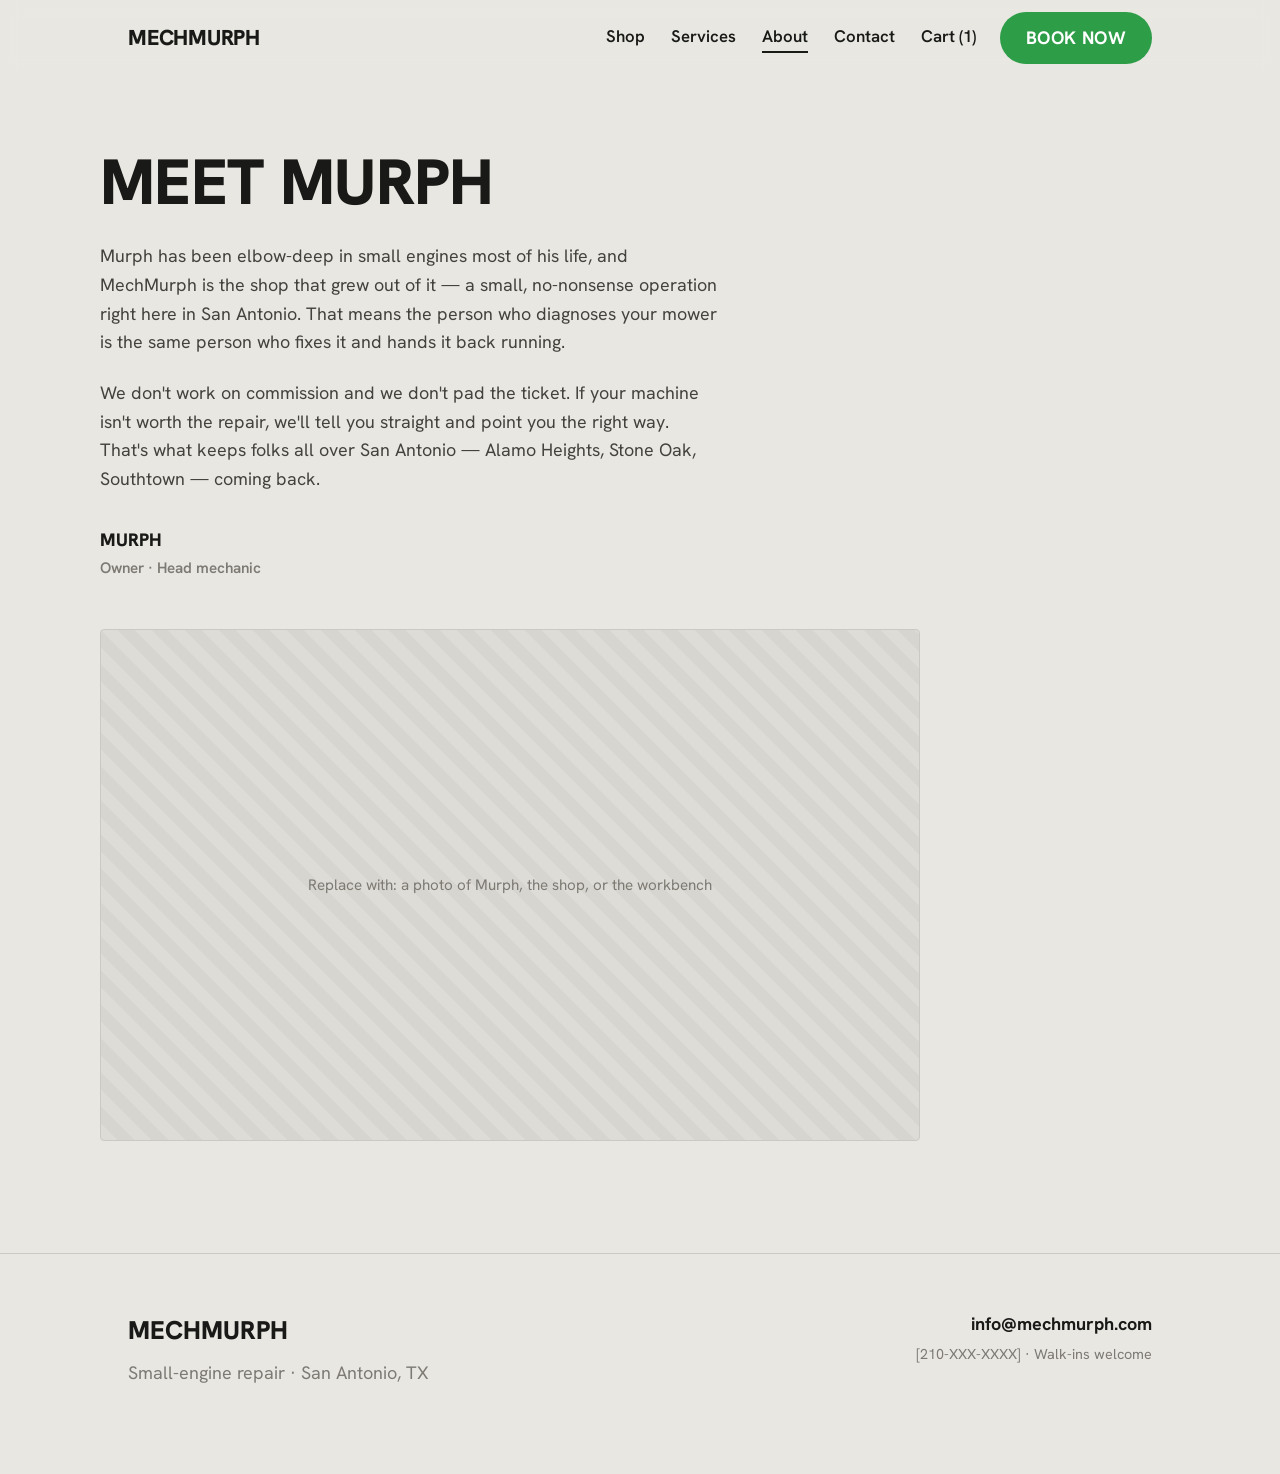
==== about.html @ 4402f80a "Add files via upload" ====
<!DOCTYPE html>
<html lang="en">
<head>
  <meta charset="UTF-8" />
  <meta name="viewport" content="width=device-width, initial-scale=1.0" />
  <title>About — MechMurph</title>
  <meta name="description" content="Meet Murph — a small, no-nonsense small-engine repair shop in San Antonio. The person who diagnoses your mower is the one who fixes it." />
  <link rel="preconnect" href="https://fonts.googleapis.com" />
  <link rel="preconnect" href="https://fonts.gstatic.com" crossorigin />
  <link href="https://fonts.googleapis.com/css2?family=Hanken+Grotesk:wght@400;500;600;700;800;900&display=swap" rel="stylesheet" />
  <link rel="stylesheet" href="css/styles.css" />
</head>
<body>

  <header class="site-header">
    <div class="header-inner">
      <a class="brand" href="index.html">MECHMURPH</a>
      <nav class="nav" id="nav">
        <a href="shop.html">Shop</a>
        <a href="services.html">Services</a>
        <a href="about.html" class="current">About</a>
        <a href="contact.html">Contact</a>
        <a class="cart-link" href="cart.html">Cart (1)</a>
      </nav>
      <a class="btn-book" href="appointments.html">Book now</a>
      <button class="menu-toggle" data-menu-toggle aria-label="Menu" aria-expanded="false">&#9776;</button>
    </div>
  </header>

  <main class="wrap section">
    <div class="prose-block">
      <h1>Meet Murph</h1>
      <p>Murph has been elbow-deep in small engines most of his life, and MechMurph is the shop that grew out of it — a small, no-nonsense operation right here in San Antonio. That means the person who diagnoses your mower is the same person who fixes it and hands it back running.</p>
      <p>We don't work on commission and we don't pad the ticket. If your machine isn't worth the repair, we'll tell you straight and point you the right way. That's what keeps folks all over San Antonio — Alamo Heights, Stone Oak, Southtown — coming back.</p>

      <div class="signature">Murph <span>Owner · Head mechanic</span></div>
    </div>

    <div class="photo" style="margin-top:48px;max-width:820px;" role="img" aria-label="Photo placeholder">
      Replace with: a photo of Murph, the shop, or the workbench
    </div>
  </main>

  <footer class="site-footer">
    <div class="wrap footer-inner">
      <div>
        <div class="footer-brand">MechMurph</div>
        <p>Small-engine repair · San Antonio, TX</p>
      </div>
      <div class="footer-contact">
        <a href="mailto:info@mechmurph.com">info@mechmurph.com</a><br />
        <span class="small">[210-XXX-XXXX] &middot; Walk-ins welcome</span>
      </div>
    </div>
  </footer>

  <script src="js/main.js"></script>
</body>
</html>
---- css/styles.css ----
/* =========================================================
   MechMurph — shared styles
   Edit colors and fonts here once; every page updates.
   ========================================================= */

:root {
  --bg:        #e9e7e2;   /* warm light grey page background */
  --ink:       #191917;   /* near-black text + headlines     */
  --ink-soft:  #43423d;   /* body paragraphs                 */
  --muted:     #7c7a73;   /* captions, footnotes             */
  --green:     #2e9d48;   /* MechMurph green (buttons/brand) */
  --green-dark:#25823b;   /* hover state                     */
  --line:      #cbc9c3;   /* hairlines + input borders       */
  --white:     #ffffff;   /* cards / panels                  */
  --hero-text: #f3f1ec;   /* big light hero words            */

  --wrap: 1080px;         /* content column width            */
  --header-h: 76px;
}

/* ---------- base ---------- */
* { box-sizing: border-box; }

html { scroll-behavior: smooth; }

body {
  margin: 0;
  background: var(--bg);
  color: var(--ink);
  font-family: "Hanken Grotesk", system-ui, -apple-system, sans-serif;
  font-size: 18px;
  line-height: 1.6;
  -webkit-font-smoothing: antialiased;
}

img { max-width: 100%; display: block; }

a { color: inherit; }

.wrap {
  width: 100%;
  max-width: var(--wrap);
  margin: 0 auto;
  padding: 0 28px;
}

/* ---------- headings ---------- */
h1, h2 {
  font-weight: 800;
  letter-spacing: -0.01em;
  line-height: 1.02;
  text-transform: uppercase;
  margin: 0 0 28px;
}

h1 { font-size: clamp(2.4rem, 5.5vw, 4rem); }
h2 { font-size: clamp(1.8rem, 3.5vw, 2.6rem); }

p { color: var(--ink-soft); margin: 0 0 22px; max-width: 62ch; }

/* =========================================================
   HEADER  (this markup is duplicated on every page)
   ========================================================= */
.site-header {
  position: sticky;
  top: 0;
  z-index: 40;
  background: color-mix(in srgb, var(--bg) 88%, transparent);
  backdrop-filter: blur(8px);
  border-bottom: 1px solid transparent;
}
.header-inner {
  max-width: var(--wrap);
  margin: 0 auto;
  padding: 0 28px;
  height: var(--header-h);
  display: flex;
  align-items: center;
  justify-content: space-between;
  gap: 24px;
}
.brand {
  font-weight: 800;
  font-size: 1.35rem;
  letter-spacing: -0.01em;
  text-decoration: none;
  color: var(--ink);
}
.brand.is-active { color: var(--green); }

.nav {
  display: flex;
  align-items: center;
  gap: 26px;
  margin-left: auto;
}
.nav a {
  text-decoration: none;
  font-weight: 600;
  font-size: 1.05rem;
  color: var(--ink);
  padding-bottom: 2px;
  border-bottom: 2px solid transparent;
}
.nav a:hover { border-bottom-color: var(--ink); }
.nav a.current { border-bottom-color: var(--ink); }

.cart-link { white-space: nowrap; }

/* green BOOK NOW pill */
.btn-book {
  display: inline-block;
  background: var(--green);
  color: #fff;
  text-decoration: none;
  font-weight: 700;
  text-transform: uppercase;
  letter-spacing: 0.02em;
  padding: 12px 26px;
  border-radius: 999px;
  white-space: nowrap;
}
.btn-book:hover { background: var(--green-dark); }

/* mobile menu toggle */
.menu-toggle {
  display: none;
  background: none;
  border: 0;
  font-size: 1.6rem;
  line-height: 1;
  cursor: pointer;
  color: var(--ink);
}

/* =========================================================
   BUTTONS
   ========================================================= */
.btn {
  display: inline-block;
  border: 0;
  cursor: pointer;
  font-family: inherit;
  font-weight: 700;
  text-transform: uppercase;
  letter-spacing: 0.02em;
  text-decoration: none;
  padding: 15px 34px;
  border-radius: 999px;
  font-size: 1rem;
}
.btn-green { background: var(--green); color: #fff; }
.btn-green:hover { background: var(--green-dark); }
.btn-dark { background: #6f6d67; color: #fff; }
.btn-dark:hover { background: #5b5952; }

/* =========================================================
   SECTIONS / LAYOUT
   ========================================================= */
.section { padding: 72px 0; }
.section-tight { padding: 48px 0; }

.lede { font-size: 1.15rem; max-width: 60ch; }

/* photo placeholder — swap the inner <img> or the whole block
   for your own photo. Styled so the layout looks right empty. */
.photo {
  width: 100%;
  aspect-ratio: 16 / 10;
  background:
    repeating-linear-gradient(45deg, #dedcd6 0 12px, #d7d5cf 12px 24px);
  border: 1px solid var(--line);
  border-radius: 4px;
  display: flex;
  align-items: center;
  justify-content: center;
  text-align: center;
  color: var(--muted);
  font-size: 0.95rem;
  padding: 24px;
}
.photo.square { aspect-ratio: 1 / 1; }
.photo img { width: 100%; height: 100%; object-fit: cover; border-radius: 4px; }

/* =========================================================
   HOME
   ========================================================= */
.home-hero {
  padding: 40px 0 96px;
  text-align: center;
}
.home-hero .photo {
  max-width: 360px;
  margin: 8px auto 90px;
  aspect-ratio: 1 / 1;
}
.hero-lines {
  display: flex;
  flex-direction: column;
  gap: 56px;
  align-items: center;
}
.hero-lines span {
  font-weight: 800;
  text-transform: uppercase;
  font-size: clamp(2rem, 6vw, 3.4rem);
  color: var(--hero-text);
  letter-spacing: 0.01em;
  text-shadow: 0 1px 0 rgba(0,0,0,0.04);
}
.hero-sub {
  margin-top: 64px;
  color: var(--ink-soft);
  font-size: 1.1rem;
}
.hero-cta { margin-top: 28px; }

/* =========================================================
   SERVICES / ABOUT (headline + prose + image)
   ========================================================= */
.prose-block { max-width: 760px; }
.prose-block p { font-size: 1.12rem; }

.service-list {
  list-style: none;
  padding: 0;
  margin: 34px 0 0;
  border-top: 1px solid var(--line);
  max-width: 640px;
}
.service-list li {
  display: flex;
  justify-content: space-between;
  gap: 20px;
  padding: 16px 0;
  border-bottom: 1px solid var(--line);
}
.service-list .price {
  font-weight: 700;
  white-space: nowrap;
  color: var(--ink);
}

.signature {
  margin-top: 32px;
  font-weight: 800;
  text-transform: uppercase;
}
.signature span {
  display: block;
  font-weight: 600;
  text-transform: none;
  color: var(--muted);
  font-size: 0.95rem;
  margin-top: 2px;
}

/* =========================================================
   SHOP
   ========================================================= */
.product { max-width: 720px; margin: 0 auto; }
.product .photo { aspect-ratio: 4 / 3; margin-bottom: 26px; }
.product h2 { margin-bottom: 8px; }
.product .price { font-size: 1.4rem; font-weight: 700; margin: 0 0 24px; }
.product p { margin-bottom: 28px; }

/* =========================================================
   CONTACT FORM
   ========================================================= */
.form { max-width: 720px; margin-top: 20px; }
.field { margin-bottom: 26px; }
.field label {
  display: block;
  font-weight: 700;
  margin-bottom: 8px;
}
.field .req { color: var(--muted); font-weight: 400; }
.field input,
.field textarea {
  width: 100%;
  font-family: inherit;
  font-size: 1rem;
  padding: 16px 18px;
  background: transparent;
  border: 1px solid var(--ink);
  border-radius: 26px;
  color: var(--ink);
}
.field textarea { border-radius: 20px; min-height: 170px; resize: vertical; }
.field input:focus,
.field textarea:focus { outline: 2px solid var(--green); outline-offset: 1px; }
.field-row { display: flex; gap: 20px; }
.field-row .field { flex: 1; }

/* =========================================================
   APPOINTMENTS
   ========================================================= */
.appt-panel {
  background: var(--white);
  border-radius: 6px;
  padding: 34px;
  margin-top: 36px;
  box-shadow: 0 1px 0 var(--line);
}
.appt-panel h3 {
  text-align: center;
  font-weight: 700;
  margin: 0 0 24px;
}
.appt-row {
  display: flex;
  align-items: center;
  justify-content: space-between;
  gap: 20px;
  padding: 22px 4px;
  border-top: 1px solid var(--line);
}
.appt-row:first-of-type { border-top: 0; }
.appt-row .meta strong { display: block; font-size: 1.1rem; }
.appt-row .meta span { color: var(--muted); }
.appt-row .book {
  background: none;
  border: 0;
  cursor: pointer;
  font-family: inherit;
  font-weight: 700;
  letter-spacing: 0.05em;
  text-transform: uppercase;
  color: var(--muted);
  font-size: 0.85rem;
}
.appt-row .book:hover { color: var(--ink); }

/* =========================================================
   CART
   ========================================================= */
.cart-item {
  display: grid;
  grid-template-columns: 120px 1fr auto;
  gap: 24px;
  align-items: center;
  padding: 24px 0;
  border-bottom: 1px solid var(--line);
}
.cart-item .photo { aspect-ratio: 1/1; width: 120px; }
.cart-item .qty { color: var(--muted); font-size: 0.9rem; margin-top: 4px; }
.cart-item .line-price { font-weight: 700; }
.cart-totals {
  display: flex;
  justify-content: space-between;
  align-items: center;
  margin: 28px 0;
}
.cart-totals .label { font-weight: 600; }
.cart-totals .amount { font-size: 1.6rem; font-weight: 800; }
.cart-actions { text-align: right; }

/* =========================================================
   FOOTER
   ========================================================= */
.site-footer {
  border-top: 1px solid var(--line);
  padding: 56px 0 64px;
  margin-top: 40px;
}
.footer-inner {
  display: flex;
  flex-wrap: wrap;
  gap: 32px;
  justify-content: space-between;
}
.footer-brand { font-weight: 800; font-size: 1.6rem; text-transform: uppercase; }
.footer-brand + p { color: var(--muted); margin-top: 8px; }
.footer-contact { text-align: right; }
.footer-contact a { text-decoration: none; font-weight: 700; }
.footer-contact .small { color: var(--muted); font-weight: 400; font-size: 0.9rem; }

/* =========================================================
   MOBILE
   ========================================================= */
@media (max-width: 760px) {
  .menu-toggle { display: block; order: 3; }
  .nav {
    position: fixed;
    inset: var(--header-h) 0 auto 0;
    background: var(--bg);
    flex-direction: column;
    align-items: flex-start;
    gap: 20px;
    padding: 24px 28px 32px;
    border-bottom: 1px solid var(--line);
    display: none;
  }
  .nav.open { display: flex; }
  .field-row { flex-direction: column; gap: 0; }
  .cart-item { grid-template-columns: 90px 1fr; }
  .cart-item .line-price { grid-column: 2; }
  .footer-inner { flex-direction: column; }
  .footer-contact { text-align: left; }
}

/* accessibility: respect reduced motion */
@media (prefers-reduced-motion: reduce) {
  html { scroll-behavior: auto; }
}
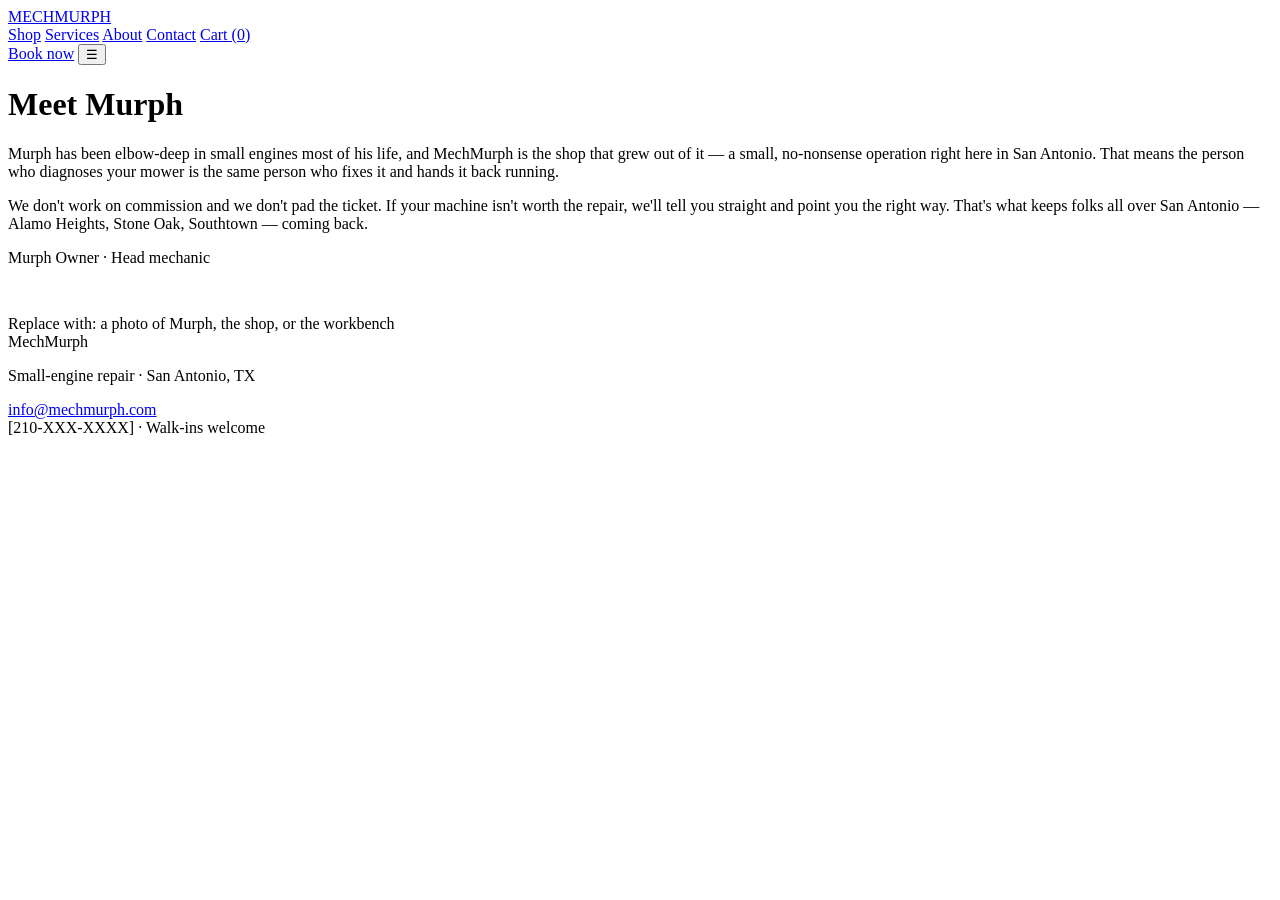
==== commit 7f96ca6b: "Add files via upload" ====
--- a/about.html
+++ b/about.html
@@ -20,7 +20,7 @@
         <a href="services.html">Services</a>
         <a href="about.html" class="current">About</a>
         <a href="contact.html">Contact</a>
-        <a class="cart-link" href="cart.html">Cart (1)</a>
+        <a class="cart-link" href="cart.html">Cart (0)</a>
       </nav>
       <a class="btn-book" href="appointments.html">Book now</a>
       <button class="menu-toggle" data-menu-toggle aria-label="Menu" aria-expanded="false">&#9776;</button>
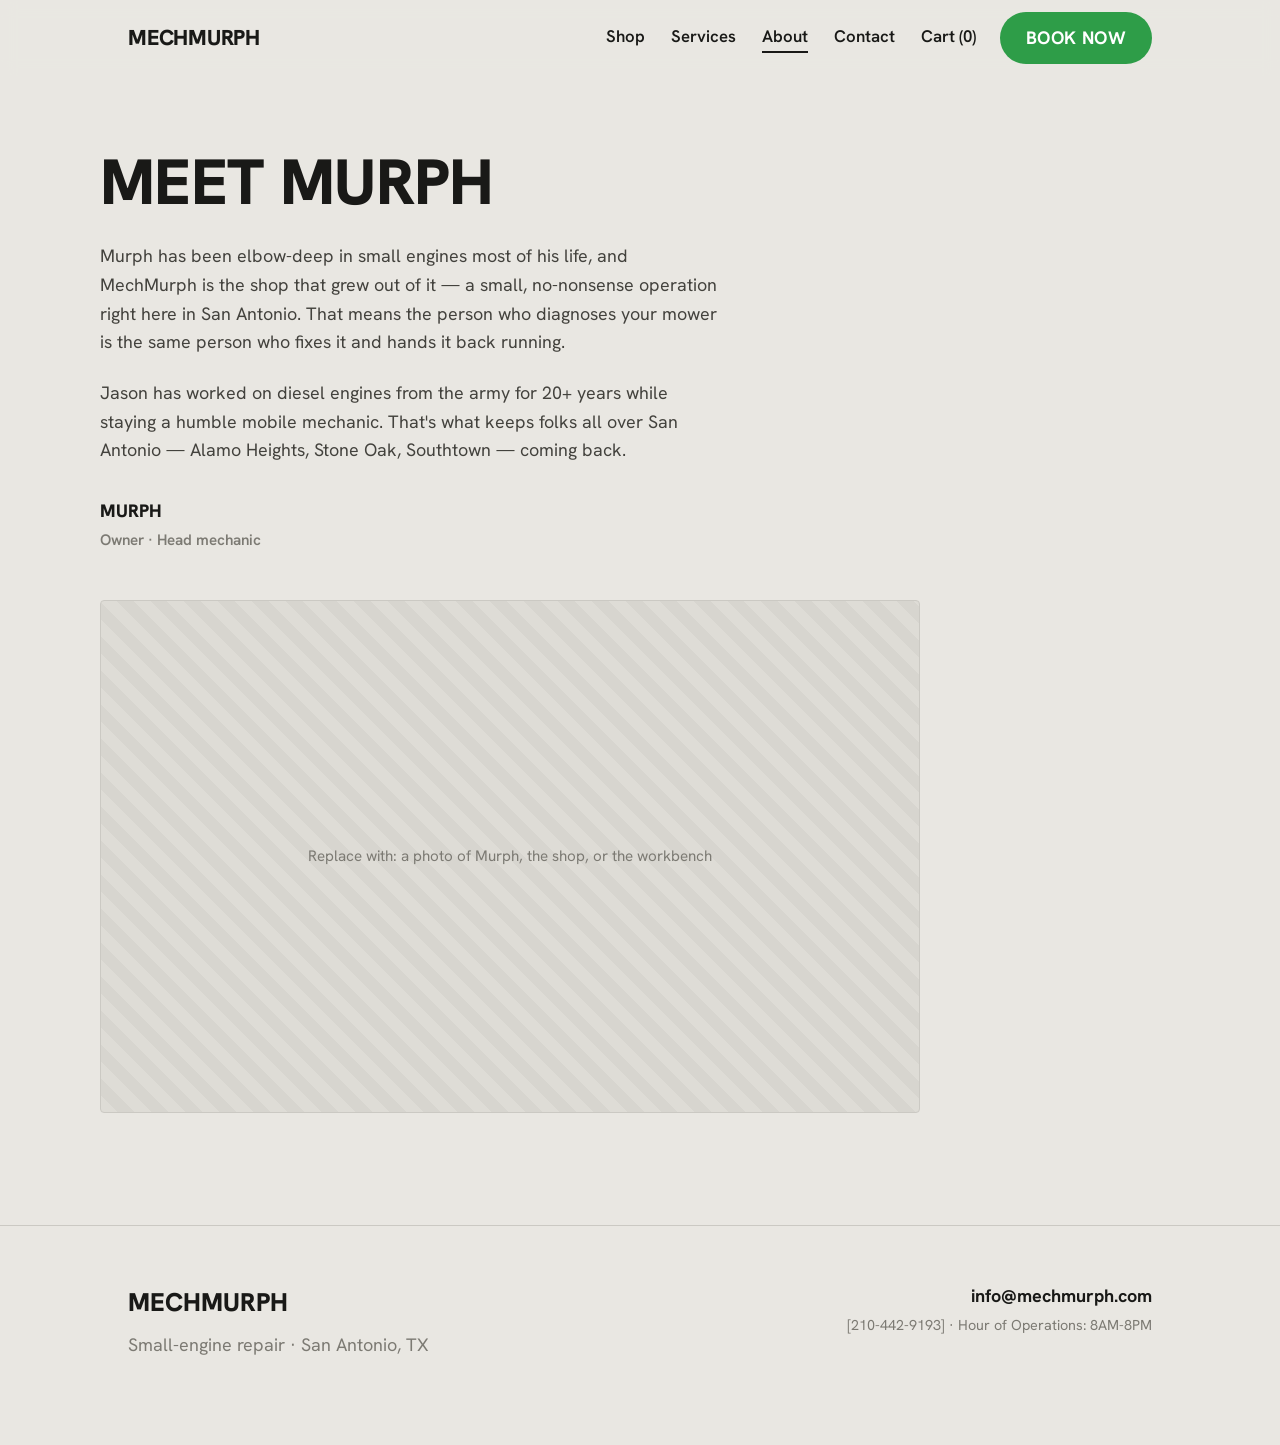
==== commit 14ae0133: "Add files via upload" ====
--- a/about.html
+++ b/about.html
@@ -31,7 +31,7 @@
     <div class="prose-block">
       <h1>Meet Murph</h1>
       <p>Murph has been elbow-deep in small engines most of his life, and MechMurph is the shop that grew out of it — a small, no-nonsense operation right here in San Antonio. That means the person who diagnoses your mower is the same person who fixes it and hands it back running.</p>
-      <p>We don't work on commission and we don't pad the ticket. If your machine isn't worth the repair, we'll tell you straight and point you the right way. That's what keeps folks all over San Antonio — Alamo Heights, Stone Oak, Southtown — coming back.</p>
+      <p>Jason has worked on diesel engines from the army for 20+ years while staying a humble mobile mechanic. That's what keeps folks all over San Antonio — Alamo Heights, Stone Oak, Southtown — coming back.</p>
 
       <div class="signature">Murph <span>Owner · Head mechanic</span></div>
     </div>
@@ -49,7 +49,7 @@
       </div>
       <div class="footer-contact">
         <a href="mailto:info@mechmurph.com">info@mechmurph.com</a><br />
-        <span class="small">[210-XXX-XXXX] &middot; Walk-ins welcome</span>
+        <span class="small">[210-442-9193] &middot; Hour of Operations: 8AM-8PM</span>
       </div>
     </div>
   </footer>
--- a/css/styles.css
+++ b/css/styles.css
@@ -0,0 +1,651 @@
+/* =========================================================
+   MechMurph — shared styles
+   Edit colors and fonts here once; every page updates.
+   ========================================================= */
+
+:root {
+  --bg:        #e9e7e2;   /* warm light grey page background */
+  --ink:       #191917;   /* near-black text + headlines     */
+  --ink-soft:  #43423d;   /* body paragraphs                 */
+  --muted:     #7c7a73;   /* captions, footnotes             */
+  --green:     #2e9d48;   /* MechMurph green (buttons/brand) */
+  --green-dark:#25823b;   /* hover state                     */
+  --line:      #cbc9c3;   /* hairlines + input borders       */
+  --white:     #ffffff;   /* cards / panels                  */
+  --hero-text: #f3f1ec;   /* big light hero words            */
+
+  --wrap: 1080px;         /* content column width            */
+  --header-h: 76px;
+}
+
+/* ---------- base ---------- */
+* { box-sizing: border-box; }
+
+html { scroll-behavior: smooth; }
+
+body {
+  margin: 0;
+  background: var(--bg);
+  color: var(--ink);
+  font-family: "Hanken Grotesk", system-ui, -apple-system, sans-serif;
+  font-size: 18px;
+  line-height: 1.6;
+  -webkit-font-smoothing: antialiased;
+}
+
+img { max-width: 100%; display: block; }
+
+a { color: inherit; }
+
+.wrap {
+  width: 100%;
+  max-width: var(--wrap);
+  margin: 0 auto;
+  padding: 0 28px;
+}
+
+/* ---------- headings ---------- */
+h1, h2 {
+  font-weight: 800;
+  letter-spacing: -0.01em;
+  line-height: 1.02;
+  text-transform: uppercase;
+  margin: 0 0 28px;
+}
+
+h1 { font-size: clamp(2.4rem, 5.5vw, 4rem); }
+h2 { font-size: clamp(1.8rem, 3.5vw, 2.6rem); }
+
+p { color: var(--ink-soft); margin: 0 0 22px; max-width: 62ch; }
+
+/* =========================================================
+   HEADER  (this markup is duplicated on every page)
+   ========================================================= */
+.site-header {
+  position: sticky;
+  top: 0;
+  z-index: 40;
+  background: color-mix(in srgb, var(--bg) 88%, transparent);
+  backdrop-filter: blur(8px);
+  border-bottom: 1px solid transparent;
+}
+.header-inner {
+  max-width: var(--wrap);
+  margin: 0 auto;
+  padding: 0 28px;
+  height: var(--header-h);
+  display: flex;
+  align-items: center;
+  justify-content: space-between;
+  gap: 24px;
+}
+.brand {
+  font-weight: 800;
+  font-size: 1.35rem;
+  letter-spacing: -0.01em;
+  text-decoration: none;
+  color: var(--ink);
+}
+.brand.is-active { color: var(--green); }
+
+.nav {
+  display: flex;
+  align-items: center;
+  gap: 26px;
+  margin-left: auto;
+}
+.nav a {
+  text-decoration: none;
+  font-weight: 600;
+  font-size: 1.05rem;
+  color: var(--ink);
+  padding-bottom: 2px;
+  border-bottom: 2px solid transparent;
+}
+.nav a:hover { border-bottom-color: var(--ink); }
+.nav a.current { border-bottom-color: var(--ink); }
+
+.cart-link { white-space: nowrap; }
+
+/* green BOOK NOW pill */
+.btn-book {
+  display: inline-block;
+  background: var(--green);
+  color: #fff;
+  text-decoration: none;
+  font-weight: 700;
+  text-transform: uppercase;
+  letter-spacing: 0.02em;
+  padding: 12px 26px;
+  border-radius: 999px;
+  white-space: nowrap;
+}
+.btn-book:hover { background: var(--green-dark); }
+
+/* mobile menu toggle */
+.menu-toggle {
+  display: none;
+  background: none;
+  border: 0;
+  font-size: 1.6rem;
+  line-height: 1;
+  cursor: pointer;
+  color: var(--ink);
+}
+
+/* =========================================================
+   BUTTONS
+   ========================================================= */
+.btn {
+  display: inline-block;
+  border: 0;
+  cursor: pointer;
+  font-family: inherit;
+  font-weight: 700;
+  text-transform: uppercase;
+  letter-spacing: 0.02em;
+  text-decoration: none;
+  padding: 15px 34px;
+  border-radius: 999px;
+  font-size: 1rem;
+}
+.btn-green { background: var(--green); color: #fff; }
+.btn-green:hover { background: var(--green-dark); }
+.btn-dark { background: #6f6d67; color: #fff; }
+.btn-dark:hover { background: #5b5952; }
+
+/* =========================================================
+   SECTIONS / LAYOUT
+   ========================================================= */
+.section { padding: 72px 0; }
+.section-tight { padding: 48px 0; }
+
+.lede { font-size: 1.15rem; max-width: 60ch; }
+
+/* photo placeholder — swap the inner <img> or the whole block
+   for your own photo. Styled so the layout looks right empty. */
+.photo {
+  width: 100%;
+  aspect-ratio: 16 / 10;
+  background:
+    repeating-linear-gradient(45deg, #dedcd6 0 12px, #d7d5cf 12px 24px);
+  border: 1px solid var(--line);
+  border-radius: 4px;
+  display: flex;
+  align-items: center;
+  justify-content: center;
+  text-align: center;
+  color: var(--muted);
+  font-size: 0.95rem;
+  padding: 24px;
+}
+.photo.square { aspect-ratio: 1 / 1; }
+.photo img { width: 100%; height: 100%; object-fit: cover; border-radius: 4px; }
+
+/* =========================================================
+   HOME
+   ========================================================= */
+.home-hero {
+  padding: 40px 0 96px;
+  text-align: center;
+}
+.home-hero .photo {
+  max-width: 360px;
+  margin: 8px auto 90px;
+  aspect-ratio: 1 / 1;
+}
+.hero-lines {
+  display: flex;
+  flex-direction: column;
+  gap: 56px;
+  align-items: center;
+}
+.hero-lines span {
+  font-weight: 800;
+  text-transform: uppercase;
+  font-size: clamp(2rem, 6vw, 3.4rem);
+  color: var(--hero-text);
+  letter-spacing: 0.01em;
+  text-shadow: 0 1px 0 rgba(0,0,0,0.04);
+}
+.hero-sub {
+  margin-top: 64px;
+  color: var(--ink-soft);
+  font-size: 1.1rem;
+}
+.hero-cta { margin-top: 28px; }
+
+/* =========================================================
+   SERVICES / ABOUT (headline + prose + image)
+   ========================================================= */
+.prose-block { max-width: 760px; }
+.prose-block p { font-size: 1.12rem; }
+
+.service-list {
+  list-style: none;
+  padding: 0;
+  margin: 34px 0 0;
+  border-top: 1px solid var(--line);
+  max-width: 640px;
+}
+.service-list li {
+  display: flex;
+  justify-content: space-between;
+  gap: 20px;
+  padding: 16px 0;
+  border-bottom: 1px solid var(--line);
+}
+.service-list .price {
+  font-weight: 700;
+  white-space: nowrap;
+  color: var(--ink);
+}
+
+.signature {
+  margin-top: 32px;
+  font-weight: 800;
+  text-transform: uppercase;
+}
+.signature span {
+  display: block;
+  font-weight: 600;
+  text-transform: none;
+  color: var(--muted);
+  font-size: 0.95rem;
+  margin-top: 2px;
+}
+
+/* =========================================================
+   SHOP
+   ========================================================= */
+.product { max-width: 720px; margin: 0 auto; }
+.product .photo { aspect-ratio: 4 / 3; margin-bottom: 26px; }
+.product h2 { margin-bottom: 8px; }
+.product .price { font-size: 1.4rem; font-weight: 700; margin: 0 0 24px; }
+.product p { margin-bottom: 28px; }
+
+/* =========================================================
+   CONTACT FORM
+   ========================================================= */
+.form { max-width: 720px; margin-top: 20px; }
+.field { margin-bottom: 26px; }
+.field label {
+  display: block;
+  font-weight: 700;
+  margin-bottom: 8px;
+}
+.field .req { color: var(--muted); font-weight: 400; }
+.field input,
+.field textarea {
+  width: 100%;
+  font-family: inherit;
+  font-size: 1rem;
+  padding: 16px 18px;
+  background: transparent;
+  border: 1px solid var(--ink);
+  border-radius: 26px;
+  color: var(--ink);
+}
+.field textarea { border-radius: 20px; min-height: 170px; resize: vertical; }
+.field input:focus,
+.field textarea:focus { outline: 2px solid var(--green); outline-offset: 1px; }
+.field-row { display: flex; gap: 20px; }
+.field-row .field { flex: 1; }
+
+/* =========================================================
+   APPOINTMENTS
+   ========================================================= */
+.appt-panel {
+  background: var(--white);
+  border-radius: 6px;
+  padding: 34px;
+  margin-top: 36px;
+  box-shadow: 0 1px 0 var(--line);
+}
+.appt-panel h3 {
+  text-align: center;
+  font-weight: 700;
+  margin: 0 0 24px;
+}
+.appt-row {
+  display: flex;
+  align-items: center;
+  justify-content: space-between;
+  gap: 20px;
+  padding: 22px 4px;
+  border-top: 1px solid var(--line);
+}
+.appt-row:first-of-type { border-top: 0; }
+.appt-row .meta strong { display: block; font-size: 1.1rem; }
+.appt-row .meta span { color: var(--muted); }
+.appt-row .book {
+  background: none;
+  border: 0;
+  cursor: pointer;
+  font-family: inherit;
+  font-weight: 700;
+  letter-spacing: 0.05em;
+  text-transform: uppercase;
+  color: var(--muted);
+  font-size: 0.85rem;
+}
+.appt-row .book:hover { color: var(--ink); }
+
+/* =========================================================
+   CART
+   ========================================================= */
+.cart-item {
+  display: grid;
+  grid-template-columns: 120px 1fr auto;
+  gap: 24px;
+  align-items: center;
+  padding: 24px 0;
+  border-bottom: 1px solid var(--line);
+}
+.cart-item .photo { aspect-ratio: 1/1; width: 120px; }
+.cart-item .qty { color: var(--muted); font-size: 0.9rem; margin-top: 4px; }
+.cart-item .line-price { font-weight: 700; }
+.cart-totals {
+  display: flex;
+  justify-content: space-between;
+  align-items: center;
+  margin: 28px 0;
+}
+.cart-totals .label { font-weight: 600; }
+.cart-totals .amount { font-size: 1.6rem; font-weight: 800; }
+.cart-actions { text-align: right; }
+
+/* =========================================================
+   FOOTER
+   ========================================================= */
+.site-footer {
+  border-top: 1px solid var(--line);
+  padding: 56px 0 64px;
+  margin-top: 40px;
+}
+.footer-inner {
+  display: flex;
+  flex-wrap: wrap;
+  gap: 32px;
+  justify-content: space-between;
+}
+.footer-brand { font-weight: 800; font-size: 1.6rem; text-transform: uppercase; }
+.footer-brand + p { color: var(--muted); margin-top: 8px; }
+.footer-contact { text-align: right; }
+.footer-contact a { text-decoration: none; font-weight: 700; }
+.footer-contact .small { color: var(--muted); font-weight: 400; font-size: 0.9rem; }
+
+/* =========================================================
+   MOBILE
+   ========================================================= */
+@media (max-width: 760px) {
+  .menu-toggle { display: block; order: 3; }
+  .nav {
+    position: fixed;
+    inset: var(--header-h) 0 auto 0;
+    background: var(--bg);
+    flex-direction: column;
+    align-items: flex-start;
+    gap: 20px;
+    padding: 24px 28px 32px;
+    border-bottom: 1px solid var(--line);
+    display: none;
+  }
+  .nav.open { display: flex; }
+  .field-row { flex-direction: column; gap: 0; }
+  .cart-item { grid-template-columns: 90px 1fr; }
+  .cart-item .line-price { grid-column: 2; }
+  .footer-inner { flex-direction: column; }
+  .footer-contact { text-align: left; }
+}
+
+/* =========================================================
+   HOME — REDESIGN
+   ========================================================= */
+.badge {
+  display: inline-flex;
+  align-items: center;
+  gap: 8px;
+  background: color-mix(in srgb, var(--green) 12%, transparent);
+  color: var(--green-dark);
+  font-weight: 700;
+  font-size: 0.82rem;
+  text-transform: uppercase;
+  letter-spacing: 0.06em;
+  padding: 7px 14px;
+  border-radius: 999px;
+  margin-bottom: 26px;
+}
+
+.eyebrow {
+  color: var(--green);
+  font-weight: 700;
+  font-size: 0.85rem;
+  text-transform: uppercase;
+  letter-spacing: 0.08em;
+  margin-bottom: 10px;
+}
+
+.hero {
+  padding: 56px 0 72px;
+}
+.hero-grid {
+  display: grid;
+  grid-template-columns: 1.05fr 0.95fr;
+  gap: 56px;
+  align-items: center;
+}
+.hero h1 {
+  line-height: 0.98;
+  margin: 0 0 24px;
+  font-weight: 900;
+  font-size: clamp(2.6rem, 5.2vw, 4.2rem);
+}
+.hero h1 .accent { color: var(--green); }
+.hero-lead {
+  color: var(--ink-soft);
+  font-size: 1.18rem;
+  max-width: 46ch;
+  margin: 0 0 32px;
+}
+.btn-row { display: flex; flex-wrap: wrap; gap: 14px; }
+.btn-outline {
+  background: transparent;
+  color: var(--ink);
+  border: 1.5px solid var(--line);
+}
+.btn-outline:hover { border-color: var(--ink); }
+
+/* trust bar */
+.trust-bar {
+  border-top: 1px solid var(--line);
+  border-bottom: 1px solid var(--line);
+  background: color-mix(in srgb, var(--white) 40%, transparent);
+}
+.trust-grid {
+  display: grid;
+  grid-template-columns: repeat(3, 1fr);
+  gap: 20px;
+  padding: 26px 0;
+}
+.trust-item { text-align: center; }
+.trust-item + .trust-item { border-left: 1px solid var(--line); }
+.trust-item strong {
+  display: block;
+  font-weight: 800;
+  font-size: 1.05rem;
+  text-transform: uppercase;
+  letter-spacing: 0.02em;
+}
+.trust-item span { color: var(--muted); font-size: 0.95rem; }
+
+/* section head */
+.sec-head {
+  display: flex;
+  align-items: flex-end;
+  justify-content: space-between;
+  gap: 24px;
+  flex-wrap: wrap;
+  margin-bottom: 36px;
+}
+.sec-head h2 { margin: 0; line-height: 1.02; }
+.sec-link {
+  text-decoration: none;
+  font-weight: 700;
+  text-transform: uppercase;
+  letter-spacing: 0.03em;
+  font-size: 0.9rem;
+  color: var(--ink);
+  border-bottom: 2px solid var(--green);
+  padding-bottom: 3px;
+  white-space: nowrap;
+}
+
+/* service cards */
+.card-grid {
+  display: grid;
+  grid-template-columns: repeat(3, 1fr);
+  gap: 22px;
+}
+.card {
+  background: var(--white);
+  border: 1px solid var(--line);
+  border-radius: 8px;
+  padding: 26px 24px;
+}
+.card-mark {
+  width: 38px;
+  height: 38px;
+  border-radius: 8px;
+  background: color-mix(in srgb, var(--green) 12%, transparent);
+  color: var(--green);
+  display: flex;
+  align-items: center;
+  justify-content: center;
+  font-weight: 900;
+  margin-bottom: 16px;
+}
+.card strong { display: block; font-size: 1.12rem; margin-bottom: 6px; }
+.card p { color: var(--ink-soft); font-size: 0.98rem; line-height: 1.5; margin: 0; }
+
+/* why-grid */
+.why-grid {
+  display: grid;
+  grid-template-columns: 0.9fr 1.1fr;
+  gap: 56px;
+  align-items: center;
+}
+.why-list { list-style: none; padding: 0; margin: 0; display: flex; flex-direction: column; gap: 18px; }
+.why-list li { display: flex; gap: 14px; align-items: flex-start; }
+.check {
+  flex: none;
+  width: 26px;
+  height: 26px;
+  border-radius: 999px;
+  background: var(--green);
+  color: #fff;
+  display: flex;
+  align-items: center;
+  justify-content: center;
+  font-weight: 900;
+  font-size: 0.9rem;
+  margin-top: 2px;
+}
+.why-list strong { display: block; font-size: 1.05rem; }
+.why-list p { margin: 0; }
+
+/* feature band */
+.feature-band {
+  background: color-mix(in srgb, var(--white) 50%, transparent);
+  border-top: 1px solid var(--line);
+  border-bottom: 1px solid var(--line);
+}
+.feature-grid {
+  display: grid;
+  grid-template-columns: 1fr 1fr;
+  gap: 56px;
+  align-items: center;
+  padding: 72px 0;
+}
+.feature-grid .photo { aspect-ratio: 4/3; }
+.feature-price { font-size: 1.5rem; font-weight: 800; margin: 0 0 18px; }
+
+/* quote */
+.quote-sec { max-width: 900px; margin: 0 auto; padding: 80px 28px; text-align: center; }
+.quote {
+  color: var(--ink);
+  font-size: clamp(1.25rem, 2.4vw, 1.7rem);
+  line-height: 1.45;
+  font-weight: 600;
+  margin: 0 auto 28px;
+  max-width: 24ch;
+}
+
+/* dark CTA band */
+.cta-band { background: var(--ink); color: #f3f1ec; }
+.cta-grid {
+  display: grid;
+  grid-template-columns: 1.4fr 1fr;
+  gap: 32px;
+  align-items: center;
+  padding: 60px 0;
+}
+.cta-band h2 { margin: 0 0 10px; color: #fff; font-weight: 900; }
+.cta-band p { color: #c9c7c1; margin: 0; font-size: 1.1rem; max-width: 44ch; }
+
+/* =========================================================
+   CART — controls
+   ========================================================= */
+.cart-item-note { color: var(--muted); font-size: 0.9rem; margin: 4px 0 12px; }
+.qty-controls { display: flex; align-items: center; gap: 10px; }
+.qty-btn {
+  width: 34px;
+  height: 34px;
+  border: 1px solid var(--line);
+  background: var(--white);
+  border-radius: 999px;
+  cursor: pointer;
+  font-family: inherit;
+  font-size: 1.1rem;
+  line-height: 1;
+  color: var(--ink);
+  display: flex;
+  align-items: center;
+  justify-content: center;
+}
+.qty-btn:hover { border-color: var(--ink); }
+.qty-value { min-width: 26px; text-align: center; font-weight: 700; }
+.remove-btn {
+  margin-left: 8px;
+  background: none;
+  border: 0;
+  cursor: pointer;
+  font-family: inherit;
+  font-weight: 700;
+  text-transform: uppercase;
+  letter-spacing: 0.04em;
+  font-size: 0.8rem;
+  color: var(--muted);
+}
+.remove-btn:hover { color: #b3261e; }
+.cart-empty { padding: 40px 0 20px; }
+.cart-empty p { font-size: 1.15rem; margin-bottom: 22px; }
+
+/* =========================================================
+   MOBILE — redesign sections
+   ========================================================= */
+@media (max-width: 860px) {
+  .hero-grid,
+  .why-grid,
+  .feature-grid,
+  .cta-grid { grid-template-columns: 1fr; gap: 32px; }
+  .card-grid,
+  .trust-grid { grid-template-columns: 1fr; }
+  .trust-item + .trust-item { border-left: 0; border-top: 1px solid var(--line); padding-top: 16px; }
+  .hero-photo { order: -1; }
+}
+
+/* accessibility: respect reduced motion */
+@media (prefers-reduced-motion: reduce) {
+  html { scroll-behavior: auto; }
+}
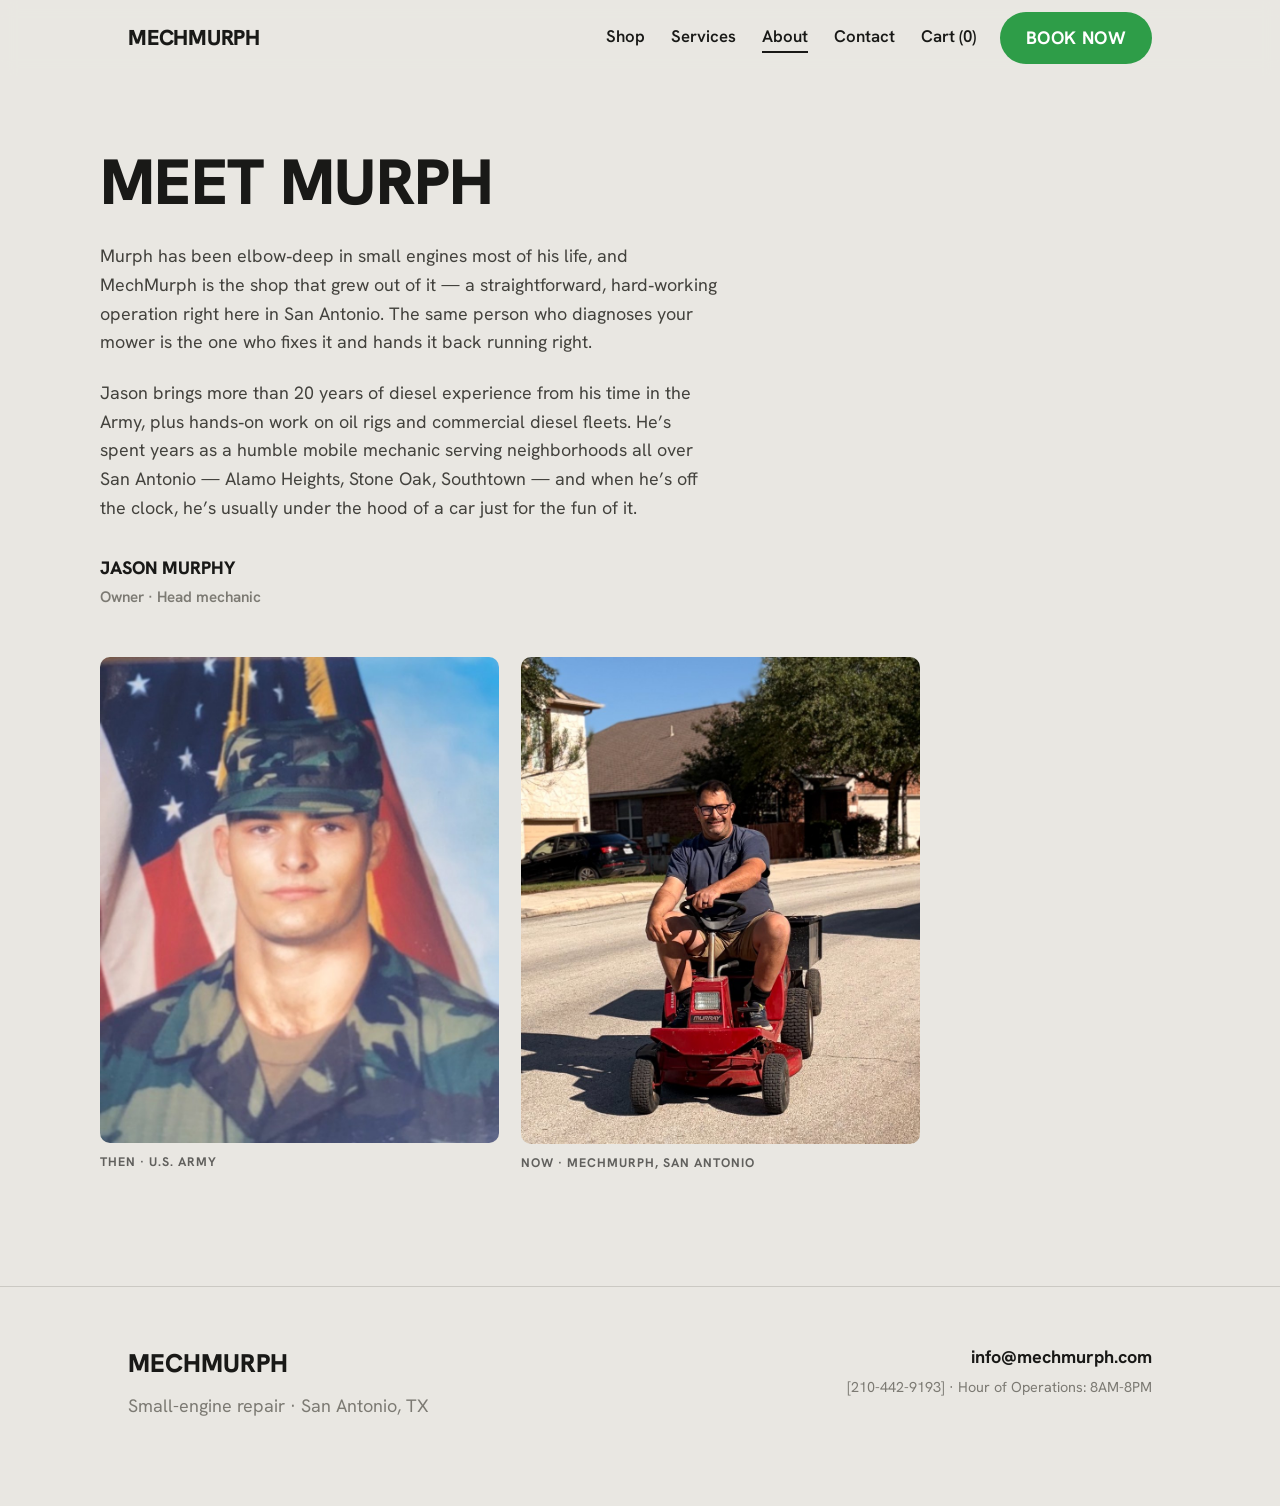
==== commit 368d817f: "Add files via upload" ====
--- a/about.html
+++ b/about.html
@@ -9,6 +9,33 @@
   <link rel="preconnect" href="https://fonts.gstatic.com" crossorigin />
   <link href="https://fonts.googleapis.com/css2?family=Hanken+Grotesk:wght@400;500;600;700;800;900&display=swap" rel="stylesheet" />
   <link rel="stylesheet" href="css/styles.css" />
+  <style>
+    .murph-gallery {
+      margin-top: 48px;
+      max-width: 820px;
+      display: grid;
+      grid-template-columns: 1fr 1fr;
+      gap: 22px;
+    }
+    .murph-gallery figure { margin: 0; }
+    .murph-gallery img {
+      display: block;
+      width: 100%;
+      height: auto;
+      border-radius: 10px;
+    }
+    .murph-gallery figcaption {
+      margin-top: 10px;
+      font-size: 0.78rem;
+      font-weight: 700;
+      letter-spacing: 0.08em;
+      text-transform: uppercase;
+      opacity: 0.65;
+    }
+    @media (max-width: 640px) {
+      .murph-gallery { grid-template-columns: 1fr; gap: 26px; }
+    }
+  </style>
 </head>
 <body>
 
@@ -30,14 +57,23 @@
   <main class="wrap section">
     <div class="prose-block">
       <h1>Meet Murph</h1>
-      <p>Murph has been elbow-deep in small engines most of his life, and MechMurph is the shop that grew out of it — a small, no-nonsense operation right here in San Antonio. That means the person who diagnoses your mower is the same person who fixes it and hands it back running.</p>
-      <p>Jason has worked on diesel engines from the army for 20+ years while staying a humble mobile mechanic. That's what keeps folks all over San Antonio — Alamo Heights, Stone Oak, Southtown — coming back.</p>
+      <p>Murph has been elbow‑deep in small engines most of his life, and MechMurph is the shop that grew out of it — a straightforward, hard‑working operation right here in San Antonio. The same person who diagnoses your mower is the one who fixes it and hands it back running right.</p>
+      <p>Jason brings more than 20 years of diesel experience from his time in the Army, plus hands‑on work on oil rigs and commercial diesel fleets. He’s spent years as a humble mobile mechanic serving neighborhoods all over San Antonio — Alamo Heights, Stone Oak, Southtown — and when he’s off the clock, he’s usually under the hood of a car just for the fun of it.</p>
 
-      <div class="signature">Murph <span>Owner · Head mechanic</span></div>
+      <div class="signature">Jason Murphy <span>Owner · Head mechanic</span></div>
     </div>
 
-    <div class="photo" style="margin-top:48px;max-width:820px;" role="img" aria-label="Photo placeholder">
-      Replace with: a photo of Murph, the shop, or the workbench
+    <div class="murph-gallery">
+      <figure>
+        <img src="images/murph-army.jpg" width="900" height="1096" loading="lazy"
+             alt="Murph in his U.S. Army uniform, standing in front of the American flag" />
+        <figcaption>Then &middot; U.S. Army</figcaption>
+      </figure>
+      <figure>
+        <img src="images/murph-mower.jpg" width="900" height="1097" loading="lazy"
+             alt="Murph riding a red Murray mower down a San Antonio street" />
+        <figcaption>Now &middot; MechMurph, San Antonio</figcaption>
+      </figure>
     </div>
   </main>
 
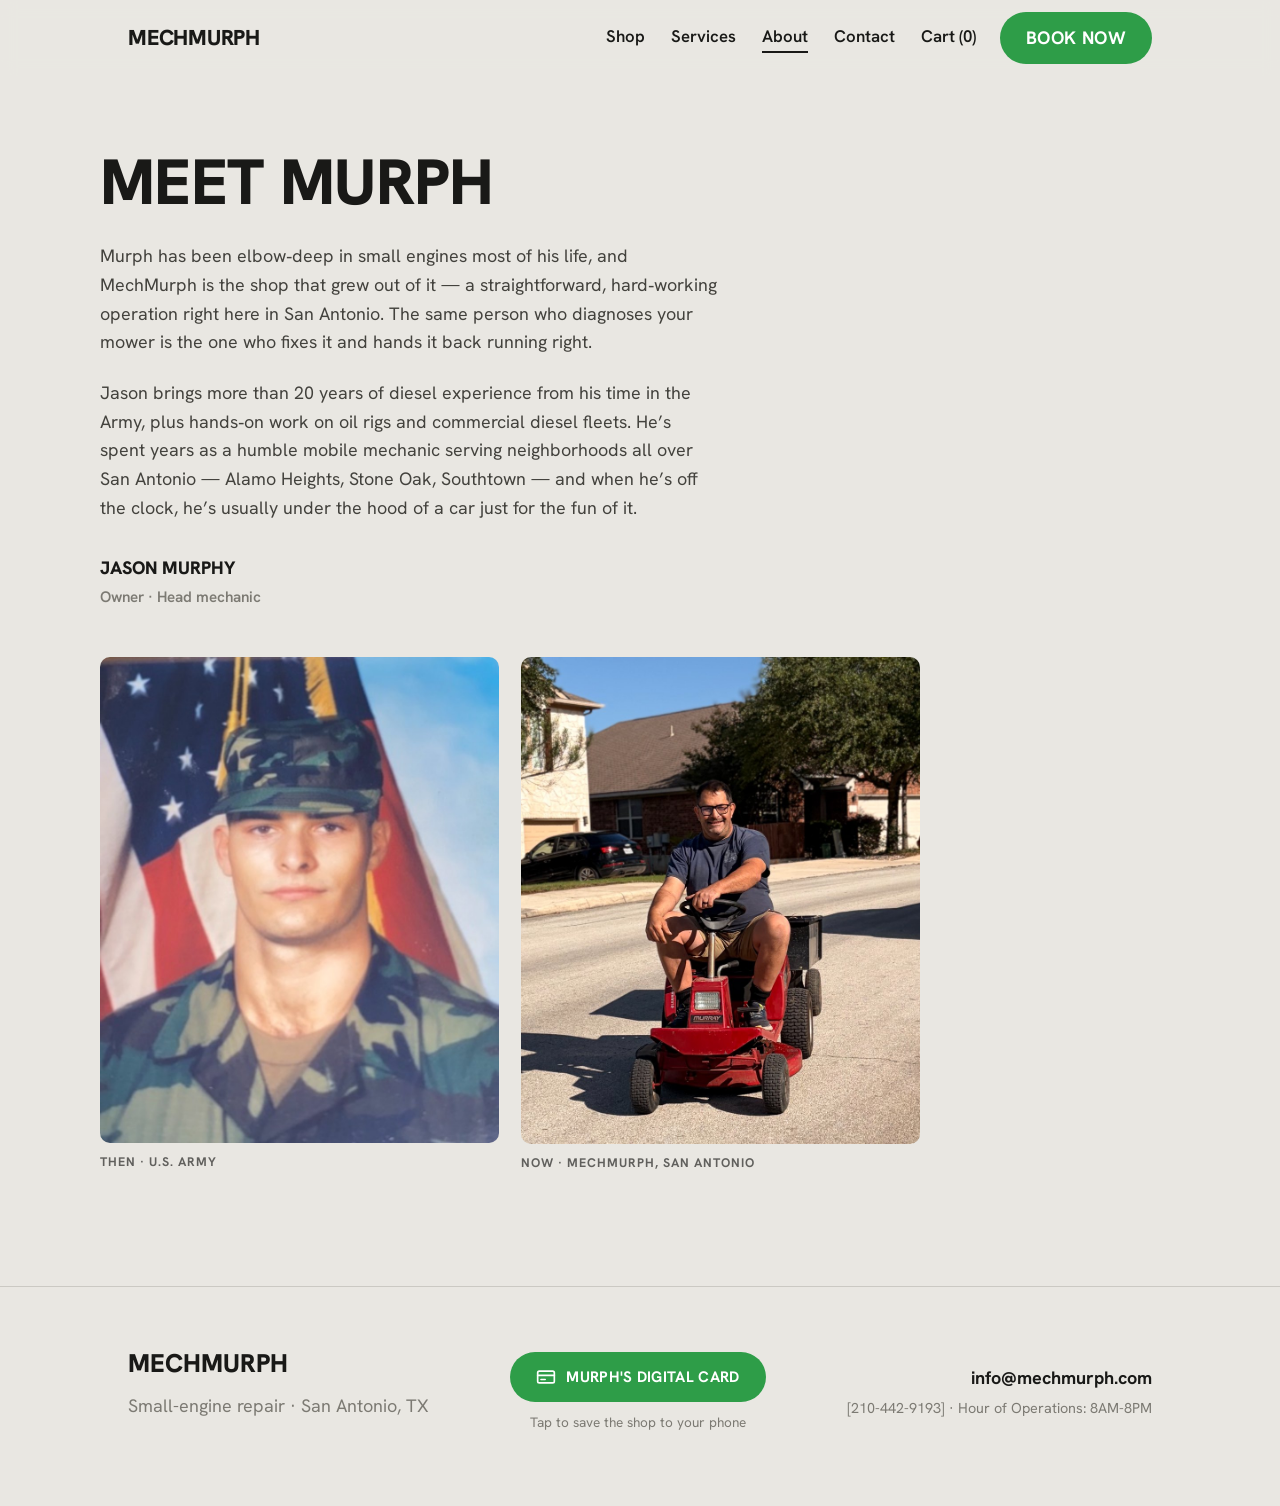
==== commit 20f8f6c2: "Add files via upload" ====
--- a/about.html
+++ b/about.html
@@ -83,6 +83,13 @@
         <div class="footer-brand">MechMurph</div>
         <p>Small-engine repair · San Antonio, TX</p>
       </div>
+      <div class="footer-card">
+        <a class="btn-card" href="https://dot.cards/mechmurph?s=s" target="_blank" rel="noopener">
+          <svg viewBox="0 0 24 24" fill="none" stroke-width="2" stroke-linecap="round" stroke-linejoin="round" aria-hidden="true"><rect x="2" y="5" width="20" height="14" rx="2"/><path d="M2 10h20"/><path d="M6 15h5"/></svg>
+          Murph's Digital Card
+        </a>
+        <span class="small">Tap to save the shop to your phone</span>
+      </div>
       <div class="footer-contact">
         <a href="mailto:info@mechmurph.com">info@mechmurph.com</a><br />
         <span class="small">[210-442-9193] &middot; Hour of Operations: 8AM-8PM</span>
--- a/css/styles.css
+++ b/css/styles.css
@@ -366,6 +366,7 @@
 .footer-inner {
   display: flex;
   flex-wrap: wrap;
+  align-items: center;
   gap: 32px;
   justify-content: space-between;
 }
@@ -374,6 +375,53 @@
 .footer-contact { text-align: right; }
 .footer-contact a { text-decoration: none; font-weight: 700; }
 .footer-contact .small { color: var(--muted); font-weight: 400; font-size: 0.9rem; }
+
+
+/* ---------- footer digital card button ---------- */
+.footer-card { text-align: center; }
+.btn-card {
+  display: inline-flex;
+  align-items: center;
+  gap: 10px;
+  background: var(--green);
+  color: #fff;
+  text-decoration: none;
+  font-weight: 700;
+  text-transform: uppercase;
+  letter-spacing: 0.02em;
+  padding: 13px 26px;
+  border-radius: 999px;
+  font-size: 0.95rem;
+  transition: background 0.15s ease;
+}
+.btn-card:hover { background: var(--green-dark); }
+.btn-card svg { width: 20px; height: 20px; stroke: #fff; flex: none; }
+.footer-card .small {
+  display: block;
+  color: var(--muted);
+  font-weight: 400;
+  font-size: 0.85rem;
+  margin-top: 10px;
+}
+
+/* ---------- contact page card callout ---------- */
+.contact-card-callout {
+  display: flex;
+  align-items: center;
+  justify-content: space-between;
+  gap: 24px;
+  flex-wrap: wrap;
+  max-width: 720px;
+  background: var(--white);
+  border: 1px solid var(--line);
+  border-radius: 12px;
+  padding: 22px 28px;
+  margin: 8px 0 40px;
+}
+.contact-card-callout .cc-text strong { display: block; font-size: 1.15rem; }
+.contact-card-callout .cc-text p { margin: 4px 0 0; font-size: 0.98rem; }
+.btn-card-lg { display: inline-flex; align-items: center; gap: 10px; white-space: nowrap; }
+.btn-card-lg svg { width: 20px; height: 20px; stroke: #fff; flex: none; }
 
 /* =========================================================
    MOBILE
@@ -397,6 +445,8 @@
   .cart-item .line-price { grid-column: 2; }
   .footer-inner { flex-direction: column; }
   .footer-contact { text-align: left; }
+  .footer-card { text-align: left; }
+  .contact-card-callout { flex-direction: column; align-items: flex-start; }
 }
 
 /* =========================================================
